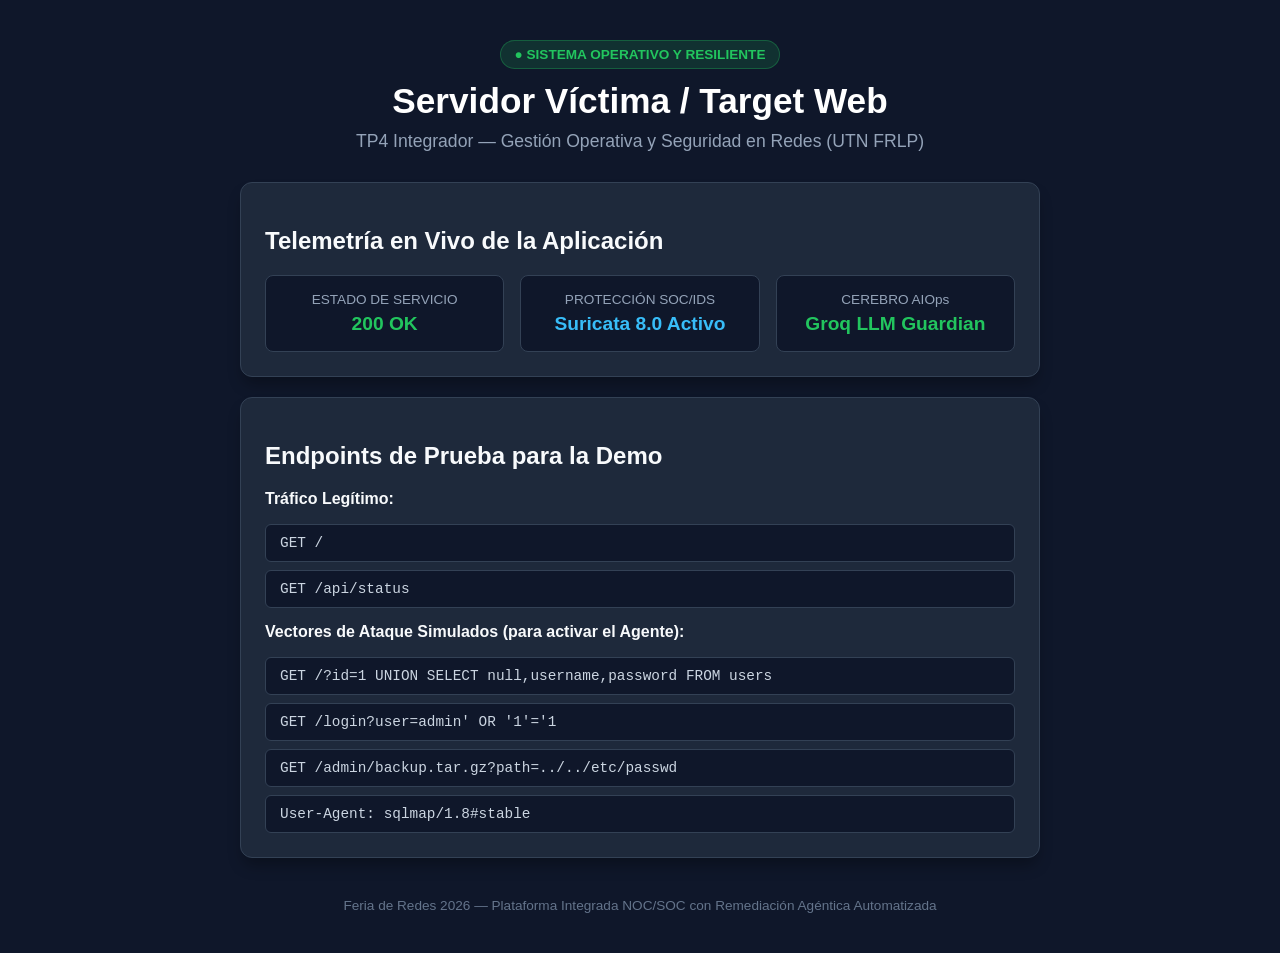
==== lab/web/index.html @ b833e3dd "feat(web): crea portal web institucional para el nodo víctima en Nginx" ====
<!DOCTYPE html>
<html lang="es">
<head>
    <meta charset="UTF-8">
    <meta name="viewport" content="width=device-width, initial-scale=1.0">
    <title>Portal Web Institucional — UTN FRLP GOYS</title>
    <style>
        :root {
            --bg-color: #0f172a;
            --card-bg: #1e293b;
            --text-color: #f8fafc;
            --accent-green: #22c55e;
            --accent-blue: #38bdf8;
            --accent-red: #ef4444;
            --border-color: #334155;
        }
        body {
            font-family: -apple-system, BlinkMacSystemFont, "Segoe UI", Roboto, Helvetica, Arial, sans-serif;
            background-color: var(--bg-color);
            color: var(--text-color);
            margin: 0;
            padding: 40px 20px;
            display: flex;
            flex-direction: column;
            align-items: center;
        }
        .container {
            max-width: 800px;
            width: 100%;
        }
        .header {
            text-align: center;
            margin-bottom: 30px;
        }
        .badge {
            background-color: rgba(34, 197, 94, 0.15);
            color: var(--accent-green);
            padding: 6px 14px;
            border-radius: 9999px;
            font-size: 0.85rem;
            font-weight: 600;
            display: inline-block;
            margin-bottom: 12px;
            border: 1px solid rgba(34, 197, 94, 0.3);
        }
        h1 {
            margin: 0 0 10px 0;
            font-size: 2.2rem;
            color: #ffffff;
        }
        p.subtitle {
            color: #94a3b8;
            margin: 0;
            font-size: 1.1rem;
        }
        .card {
            background-color: var(--card-bg);
            border: 1px solid var(--border-color);
            border-radius: 12px;
            padding: 24px;
            margin-bottom: 20px;
            box-shadow: 0 10px 15px -3px rgba(0, 0, 0, 0.3);
        }
        .status-grid {
            display: grid;
            grid-template-columns: repeat(auto-fit, minmax(200px, 1fr));
            gap: 16px;
            margin-top: 15px;
        }
        .status-item {
            background: #0f172a;
            padding: 16px;
            border-radius: 8px;
            border: 1px solid var(--border-color);
            text-align: center;
        }
        .status-item .label {
            font-size: 0.85rem;
            color: #94a3b8;
            margin-bottom: 6px;
        }
        .status-item .value {
            font-size: 1.2rem;
            font-weight: bold;
            color: var(--accent-blue);
        }
        .status-item.ok .value {
            color: var(--accent-green);
        }
        .endpoints code {
            display: block;
            background: #0f172a;
            padding: 10px 14px;
            border-radius: 6px;
            color: #cbd5e1;
            font-family: monospace;
            margin-top: 8px;
            font-size: 0.9rem;
            border: 1px solid var(--border-color);
        }
        footer {
            margin-top: 40px;
            text-align: center;
            color: #64748b;
            font-size: 0.85rem;
        }
    </style>
</head>
<body>
    <div class="container">
        <div class="header">
            <span class="badge">● SISTEMA OPERATIVO Y RESILIENTE</span>
            <h1>Servidor Víctima / Target Web</h1>
            <p class="subtitle">TP4 Integrador — Gestión Operativa y Seguridad en Redes (UTN FRLP)</p>
        </div>

        <div class="card">
            <h2>Telemetría en Vivo de la Aplicación</h2>
            <div class="status-grid">
                <div class="status-item ok">
                    <div class="label">ESTADO DE SERVICIO</div>
                    <div class="value">200 OK</div>
                </div>
                <div class="status-item">
                    <div class="label">PROTECCIÓN SOC/IDS</div>
                    <div class="value">Suricata 8.0 Activo</div>
                </div>
                <div class="status-item ok">
                    <div class="label">CEREBRO AIOps</div>
                    <div class="value">Groq LLM Guardian</div>
                </div>
            </div>
        </div>

        <div class="card">
            <h2>Endpoints de Prueba para la Demo</h2>
            <div class="endpoints">
                <p><strong>Tráfico Legítimo:</strong></p>
                <code>GET /</code>
                <code>GET /api/status</code>
                <p style="margin-top: 15px;"><strong>Vectores de Ataque Simulados (para activar el Agente):</strong></p>
                <code>GET /?id=1 UNION SELECT null,username,password FROM users</code>
                <code>GET /login?user=admin' OR '1'='1</code>
                <code>GET /admin/backup.tar.gz?path=../../etc/passwd</code>
                <code>User-Agent: sqlmap/1.8#stable</code>
            </div>
        </div>

        <footer>
            Feria de Redes 2026 — Plataforma Integrada NOC/SOC con Remediación Agéntica Automatizada
        </footer>
    </div>
</body>
</html>
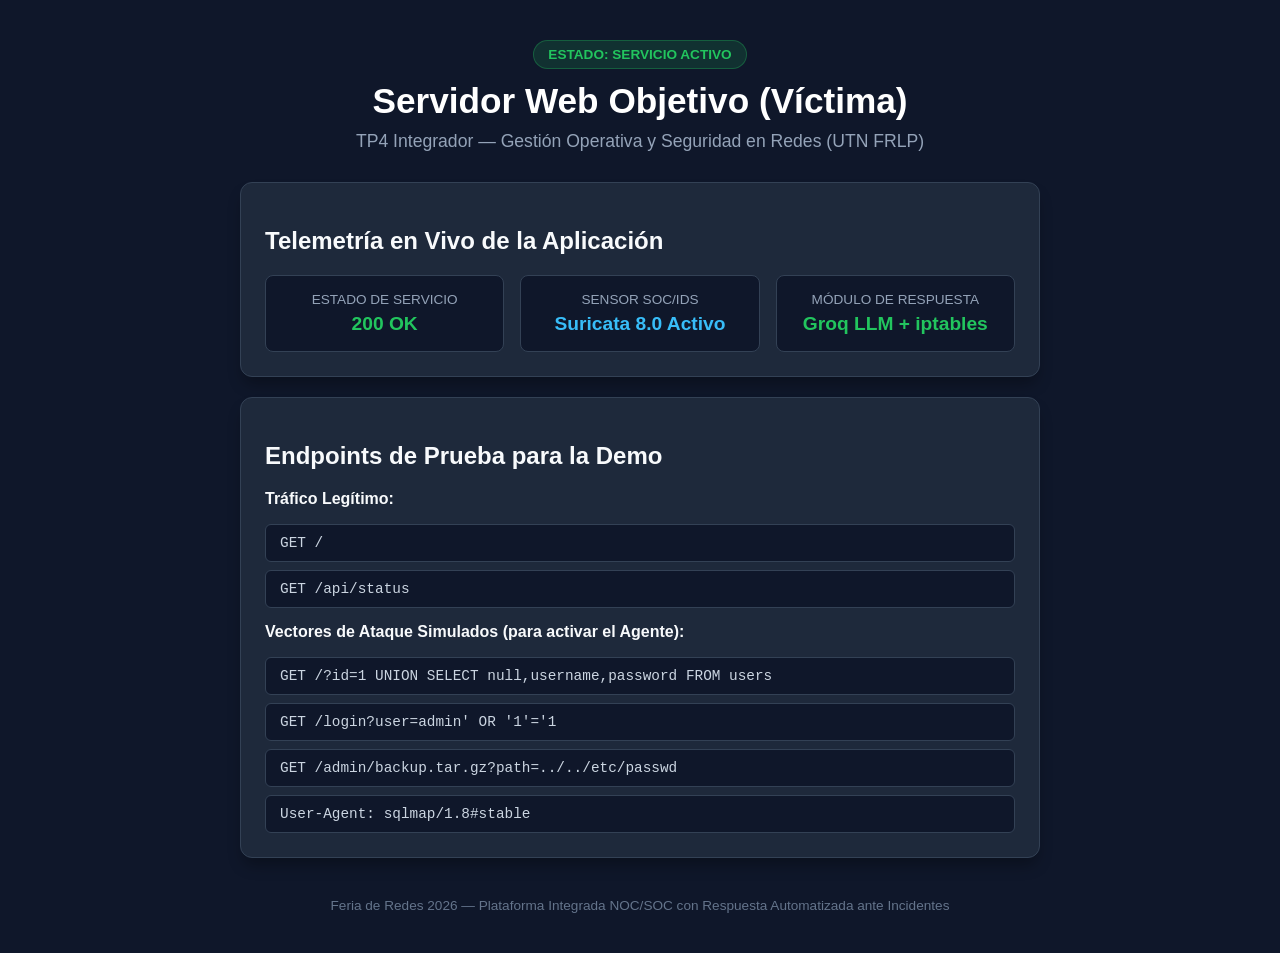
==== commit fd592b5b: "docs: modifica html y agrego pdf de entrega" ====
--- a/lab/web/index.html
+++ b/lab/web/index.html
@@ -109,8 +109,8 @@
 <body>
     <div class="container">
         <div class="header">
-            <span class="badge">● SISTEMA OPERATIVO Y RESILIENTE</span>
-            <h1>Servidor Víctima / Target Web</h1>
+            <span class="badge">ESTADO: SERVICIO ACTIVO</span>
+            <h1>Servidor Web Objetivo (Víctima)</h1>
             <p class="subtitle">TP4 Integrador — Gestión Operativa y Seguridad en Redes (UTN FRLP)</p>
         </div>
 
@@ -122,12 +122,12 @@
                     <div class="value">200 OK</div>
                 </div>
                 <div class="status-item">
-                    <div class="label">PROTECCIÓN SOC/IDS</div>
+                    <div class="label">SENSOR SOC/IDS</div>
                     <div class="value">Suricata 8.0 Activo</div>
                 </div>
                 <div class="status-item ok">
-                    <div class="label">CEREBRO AIOps</div>
-                    <div class="value">Groq LLM Guardian</div>
+                    <div class="label">MÓDULO DE RESPUESTA</div>
+                    <div class="value">Groq LLM + iptables</div>
                 </div>
             </div>
         </div>
@@ -147,7 +147,7 @@
         </div>
 
         <footer>
-            Feria de Redes 2026 — Plataforma Integrada NOC/SOC con Remediación Agéntica Automatizada
+            Feria de Redes 2026 — Plataforma Integrada NOC/SOC con Respuesta Automatizada ante Incidentes
         </footer>
     </div>
 </body>
